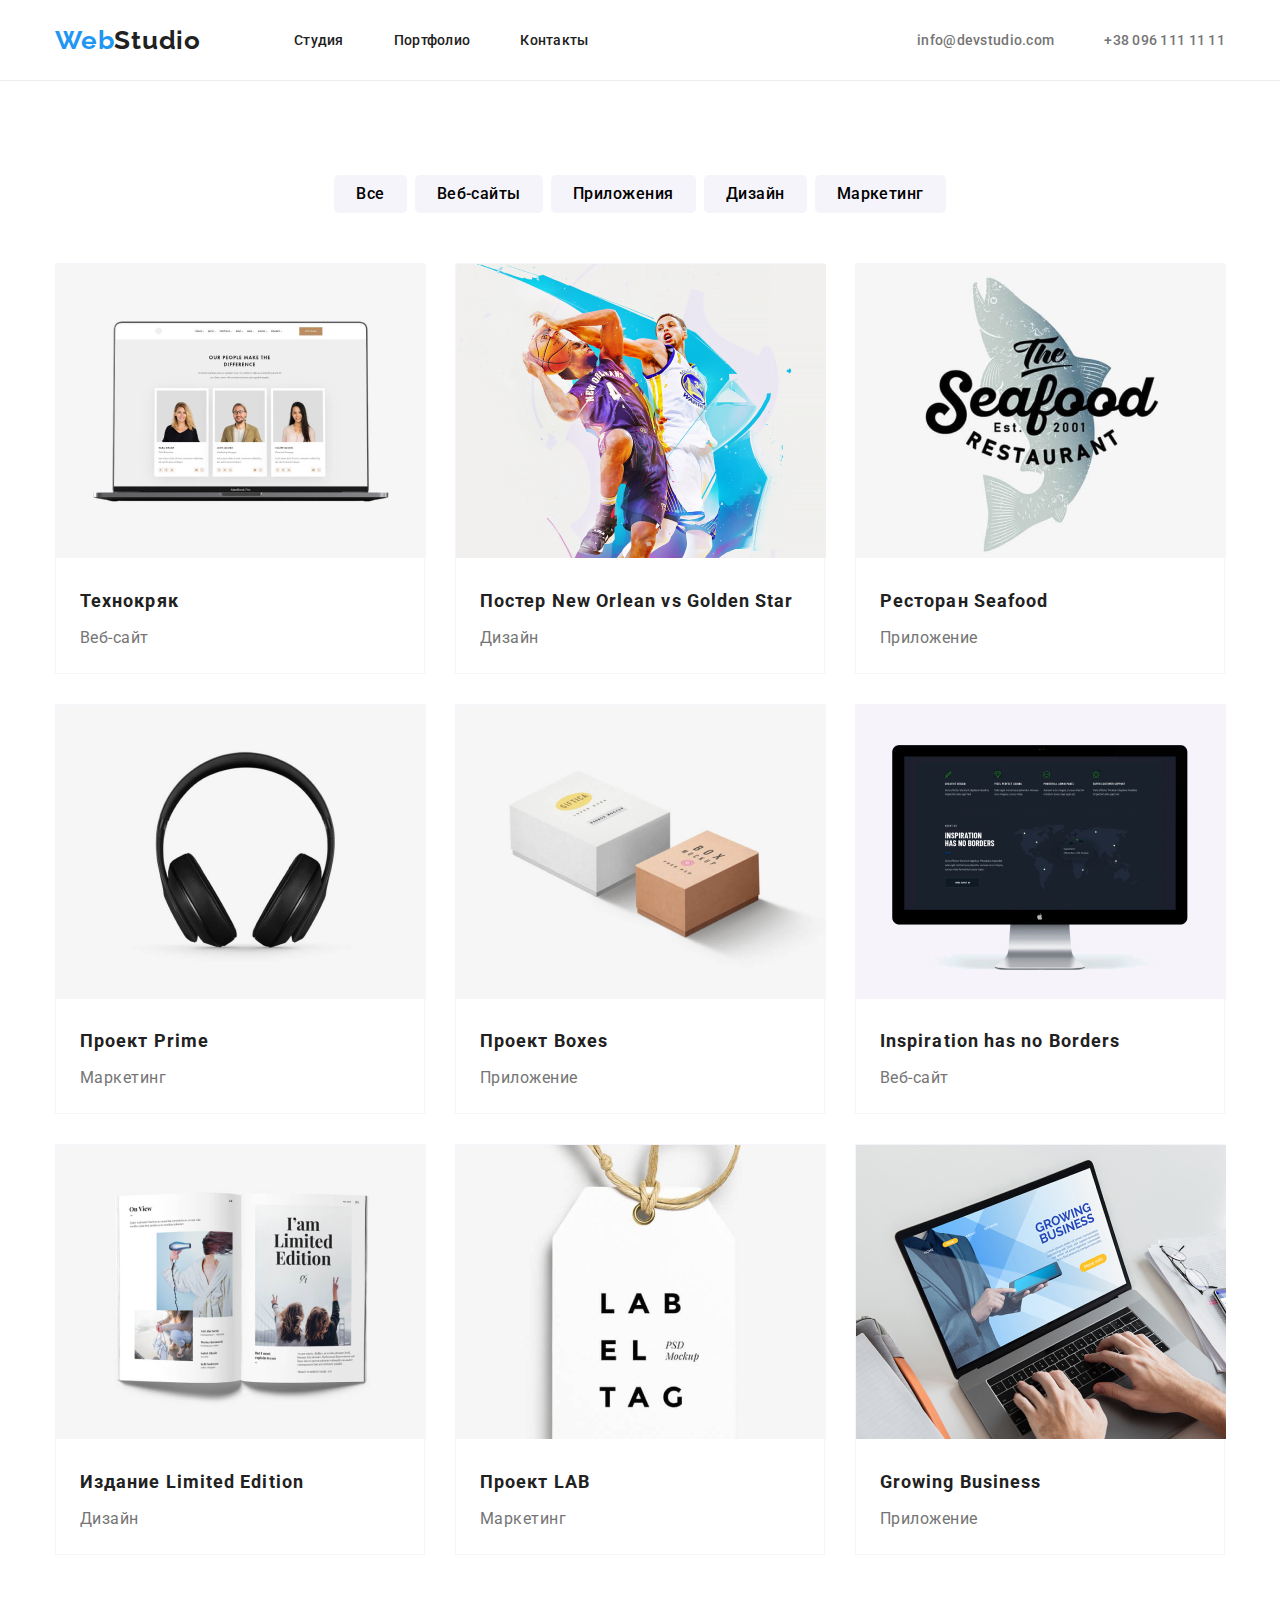
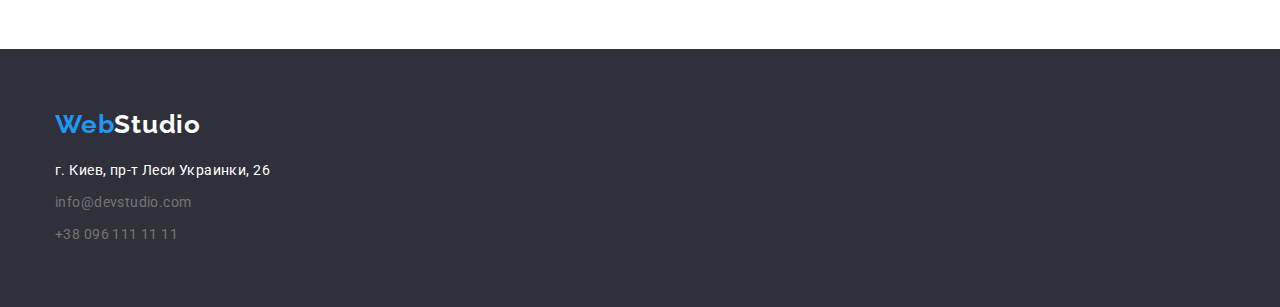
==== portfolio.html @ ac16dd62 "Копирует репозиторий 3" ====
<!DOCTYPE html>
<html lang="en">
<head>
    <meta charset="UTF-8">
    <meta http-equiv="X-UA-Compatible" content="IE=edge">
    <meta name="viewport" content="width=device-width, initial-scale=1.0">
    <title>Document</title>
    <link rel="preconnect" href="https://fonts.gstatic.com">
    <link href="https://fonts.googleapis.com/css2?family=Raleway:wght@700&family=Roboto:wght@400;500;700;900&display=swap"
        rel="stylesheet">
        <link rel="stylesheet" href="https://cdnjs.cloudflare.com/ajax/libs/modern-normalize/1.0.0/modern-normalize.min.css">
    <link rel="stylesheet" href="./css/style.css">
</head>
<body>
    <!-- Header -->
    <header class="header">
        <div class="container header-section">
            <!-- Название/логотип компании -->
            <a href="./index.html" class="main-logo"><span class="first-part-of-main-logo">Web</span>Studio</a>
            <!-- Навигация по сайту -->
            <nav>
                <ul class="nav-list">
                    <li class="nav-list-parts">
                        <a href="./index.html" class="nav-links">Студия</a>
                    </li>
                    <li class="nav-list-parts">
                        <a href="./portfolio.html" class="nav-links">Портфолио</a>
                    </li>
                    <li class="nav-list-parts">
                        <a href="" class="nav-links">Контакты</a>
                    </li>
                </ul>
            </nav>
            <!-- Контакты -->
            <ul class="contact-list">
                <li class="contact-list-parts">
                    <a href="malito:info@devstudio.com" class="contact-links">info@devstudio.com</a>
                </li>
                <li class="contact-list-parts">
                    <a href="tel:+380961111111" class="contact-links">+38 096 111 11 11</a>
                </li>
            </ul>
        </div>
    </header>
    <!-- Main -->
    <main>
        <section class="all-projects">
            <div class="container all-projects-section">
                <ul class="project-button-list">
                    <li class="project-button-parts">
                        <button type="button" class="project-buttons">Все</button>
                    </li>
                    <li class="project-button-parts">
                        <button type="button" class="project-buttons">Веб-сайты</button>
                    </li>
                    <li class="project-button-parts">
                        <button type="button" class="project-buttons">Приложения</button>
                    </li>
                    <li class="project-button-parts">
                        <button type="button" class="project-buttons">Дизайн</button>
                    </li>
                    <li class="project-button-parts">
                        <button type="button" class="project-buttons">Маркетинг</button>
                    </li>
                </ul>
                <ul class="project-list">
                    <li class="project-parts">
                        <img src="./images/all-projects/img1.jpg" alt="img1" width="370" height="294">
                        <div class="project-about">
                            <h3 class="project-headers">Технокряк</h3>
                            <p class="project-types">Веб-сайт</p>
                        </div>
                    </li>
                    <li class="project-parts">
                        <img src="./images/all-projects/img2.jpg" alt="img2" width="370" height="294">
                        <div class="project-about">
                            <h3 class="project-headers">Постер New Orlean vs Golden Star</h3>
                            <p class="project-types">Дизайн</p>
                        </div>
                    </li>
                    <li class="project-parts">
                        <img src="./images/all-projects/img3.jpg" alt="img3" width="370" height="294">
                        <div class="project-about">
                            <h3 class="project-headers">Ресторан Seafood</h3>
                            <p class="project-types">Приложение</p>
                        </div>
                    </li>
                    <li class="project-parts">
                        <img src="./images/all-projects/img4.jpg" alt="img4" width="370" height="294">
                        <div class="project-about">
                            <h3 class="project-headers">Проект Prime</h3>
                            <p class="project-types">Маркетинг</p>
                        </div>
                    </li>
                    <li class="project-parts">
                        <img src="./images/all-projects/img5.jpg" alt="img5" width="370" height="294">
                        <div class="project-about">
                            <h3 class="project-headers">Проект Boxes</h3>
                            <p class="project-types">Приложение</p>
                        </div>
                    </li>
                    <li class="project-parts">
                        <img src="./images/all-projects/img6.jpg" alt="img6" width="370" height="294">
                        <div class="project-about">
                            <h3 class="project-headers">Inspiration has no Borders</h3>
                            <p class="project-types">Веб-сайт</p>
                        </div>
                    </li>
                    <li class="project-parts">
                        <img src="./images/all-projects/img7.jpg" alt="img7" width="370" height="294">
                        <div class="project-about">
                            <h3 class="project-headers">Издание Limited Edition</h3>
                            <p class="project-types">Дизайн</p>
                        </div>
                    </li>
                    <li class="project-parts">
                        <img src="./images/all-projects/img8.jpg" alt="img8" width="370" height="294">
                        <div class="project-about">
                            <h3 class="project-headers">Проект LAB</h3>
                            <p class="project-types">Маркетинг</p>
                        </div>
                    </li>
                    <li class="project-parts">
                        <img src="./images/all-projects/img9.jpg" alt="img9" width="370" height="294">
                        <div class="project-about">
                            <h3 class="project-headers">Growing Business</h3>
                            <p class="project-types">Приложение</p>
                        </div>
                    </li>
                </ul>
            </div>
        </section>
    </main>
    <!-- Footer -->
    <footer class="footer">
        <div class="container">
            <a href="" class="main-logo-in-footer"><span class="first-part-of-main-logo">Web</span><span
                    class="second-part-of-main-logo">Studio</span></a>
            <address>
                <ul class="footer-addresses-list">
                    <li class="footer-addresses-parts">
                        <a href="" class="footer-contact-links"><span class="address-color">г. Киев, пр-т Леси Украинки, 26</span></a>
                    </li>
                    <li class="footer-addresses-parts">
                        <a href="malito:info@devstudio.com" class="footer-contact-links">info@devstudio.com</a>
                    </li>
                    <li class="footer-addresses-parts">
                        <a href="tel:+380961111111" class="footer-contact-links">+38 096 111 11 11</a>
                    </li>
                </ul>
            </address>
        </div>
    </footer>
</body>
</html>
---- css/style.css ----
:root {
  --blue: #2196f3;
  --black: #212121;
  --light-grey: #757575;
  --very-light-grey: #f5f4fa;
  --grey: #2f303a;
  --white: #fff;
  --main-font: "Roboto", sans-serif;
  --logo-font: "Raleway", sans-serif;
}

* {
  margin: 0;
  padding: 0;
}

ul {
  list-style: none;
}

.container {
  width: 1200px;
  padding-left: 15px;
  padding-right: 15px;
  margin: 0 auto;
}

a {
  color: inherit;
  text-decoration: none;
}

/* header styles */
.header-section {
  display: flex;
  align-items: center;
}

.header {
  background-color: var(--white);
  border-bottom: 1px solid #ececec;
}

/* logo*/
.main-logo {
  font-family: var(--logo-font);
  font-size: 26px;
  font-weight: 700;
  line-height: 1.173;
  letter-spacing: 0.03em;
  margin-right: 93px;
  padding-top: 24px;
  padding-bottom: 24px;
}

.first-part-of-main-logo {
  color: var(--blue);
}

/* nav list */
.nav-list {
  display: flex;
}

.nav-list-parts + .nav-list-parts {
  margin-left: 50px;
}

.nav-links {
  font-family: var(--main-font);
  font-style: normal;
  font-weight: 500;
  font-size: 14px;
  line-height: 1.172;
  letter-spacing: 0.02em;
  display: block;
  padding-top: 32px;
  padding-bottom: 32px;
}

/* contact-list */
.contact-list {
  display: flex;
  margin-left: auto;
}

.contact-list-parts + .contact-list-parts {
  margin-left: 50px;
}

.contact-links {
  color: var(--light-grey);
  font-family: var(--main-font);
  font-style: normal;
  font-weight: 500;
  font-size: 14px;
  line-height: 1.172;
  letter-spacing: 0.02em;
  display: block;
  padding-top: 32px;
  padding-bottom: 32px;
}

/* изменение цвета при наведении */
.nav-links:focus,
.nav-links:hover,
.contact-links:focus,
.contact-links:hover {
  color: var(--blue);
}

/* Основная часть */
body {
  font-family: var(--main-font);
  color: var(--black);
}

/* Секция - главный посыл */
.service {
  background-color: var(--grey);
}

.hero-section {
  padding-top: 200px;
  padding-bottom: 200px;
  text-align: center;
}

.main-message {
  color: white;
  font-weight: 900;
  font-size: 44px;
  line-height: 60px;
  letter-spacing: 0.06em;
  text-transform: uppercase;
  margin-bottom: 20px;
}

.order-service-button {
  font-family: var(--main-font);
  background-color: var(--blue);
  color: white;
  font-size: 16px;
  line-height: 1.875;
  font-weight: 700;
  border: 0;
  border-radius: 5px;
  padding: 10px 32px;
  cursor: pointer;
}

/* what-we-do */
.our-values {
  background-color: var(--white);
}

.our-values-section {
  padding-top: 94px;
  padding-bottom: 94px;
}

.our-value-list {
  display: flex;
}

.our-value-parts + .our-value-parts {
  margin-left: 50px;
}
.our-value-headers {
  font-style: normal;
  font-weight: 700;
  font-size: 14px;
  line-height: 1.172;
  letter-spacing: 0.03em;
  text-transform: uppercase;
  margin-bottom: 10px;
}

.our-value-descriptions {
  color: var(--light-grey);
  font-style: normal;
  font-weight: 400;
  font-size: 14px;
  line-height: 1.714;
  letter-spacing: 0.03em;
}

.what-we-do-section {
  padding-bottom: 94px;
}

.what-we-do-header {
  font-style: normal;
  font-weight: 700;
  font-size: 36px;
  line-height: 1.171;
  text-align: center;
  letter-spacing: 0.03em;
  margin-bottom: 50px;
}

.what-we-do-list {
  display: flex;
}

.what-we-do-parts + .what-we-do-parts {
  margin-left: 30px;
}

/* Наша команда */
.our-team {
  background-color: var(--very-light-grey);
}

.our-team-section {
  padding-top: 94px;
  padding-bottom: 94px;
}

.our-team-list {
  display: flex;
}

.our-team-cards {
  background-color: white;
  border-radius: 0px 0px 4px 4px;
}

.our-team-cards + .our-team-cards {
  margin-left: 30px;
}

.our-team-header {
  font-style: normal;
  font-weight: 700;
  font-size: 36px;
  line-height: 1.171;
  text-align: center;
  letter-spacing: 0.03em;
  margin-bottom: 50px;
}

.our-team-photos {
  margin-bottom: 30px;
}

.our-team-members {
  font-style: normal;
  font-weight: 500;
  font-size: 16px;
  line-height: 1.171;
  text-align: center;
  letter-spacing: 0.03em;
  margin-bottom: 10px;
}

.our-team-member-positions {
  color: var(--light-grey);
  font-style: normal;
  font-weight: 400;
  font-size: 16px;
  line-height: 1.171;
  text-align: center;
  letter-spacing: 0.03em;
  padding-bottom: 30px;
}

/* футтер */
footer {
  background-color: var(--grey);
  padding-top: 60px;
  padding-bottom: 60px;
}

.main-logo-in-footer {
  display: block;
  margin-bottom: 20px;
}

.main-logo-in-footer {
  font-family: var(--logo-font);
  font-size: 26px;
  font-weight: 700;
  line-height: 1.173;
  letter-spacing: 0.03em;
  margin-right: 93px;
}

.second-part-of-main-logo {
  color: #fff;
}

.address-color {
  color: #fff;
}

/*
.footer-addresses-parts + .footer-addresses-parts {
  margin-top: 8px;
}
*/

.footer-addresses-parts {
  margin-bottom: 8px;
}

.footer-addresses-parts:last-child {
  margin-bottom: 0;
}

.footer-contact-links {
  color: var(--light-grey);
  font-style: normal;
  font-weight: 400;
  font-size: 14px;
  line-height: 1.714;
  letter-spacing: 0.03em;
}

.address-color:focus,
.address-color:hover {
  color: var(--blue);
}

.footer-contact-links:focus,
.footer-contact-links:hover {
  color: var(--blue);
}

/* PORTFOLIO PAGE */
.all-projects {
  background-color: var(--white);
}

.all-projects-section {
  padding-top: 94px;
  padding-bottom: 94px;
}

.project-button-list {
  display: flex;
  margin-bottom: 50px;
  justify-content: center;
}

.project-button-parts + .project-button-parts {
  margin-left: 8px;
}

.project-buttons {
  font-family: var(--main-font);
  background-color: var(--very-light-grey);
  color: #000;
  font-size: 16px;
  line-height: 1.625;
  font-weight: 500;
  border: 0;
  border-radius: 5px;
  padding: 6px 22px;
  cursor: pointer;
  text-align: center;
  letter-spacing: 0.03em;
}

.project-buttons:hover,
.project-buttons:focus {
  background-color: var(--blue);
  color: var(--white);
}

.project-list {
  display: flex;
  flex-wrap: wrap;
}

.project-parts {
  width: 370px;
  margin-right: 30px;
  margin-bottom: 30px;
  border: solid 1px #f5f4fa;
}

.project-parts:nth-child(3n) {
  margin-right: 0;
}

.project-parts:nth-last-child(-n + 3) {
  margin-bottom: 0px;
}

.project-about {
  padding: 20px 24px 20px 24px;
}

.project-headers {
  color: var(--black);
  font-style: normal;
  font-weight: 700;
  font-size: 18px;
  line-height: 2;
  letter-spacing: 0.06em;
  margin-bottom: 4px;
}

.project-types {
  color: var(--light-grey);
  font-style: normal;
  font-weight: 400;
  font-size: 16px;
  line-height: 1.875;
  letter-spacing: 0.03em;
}
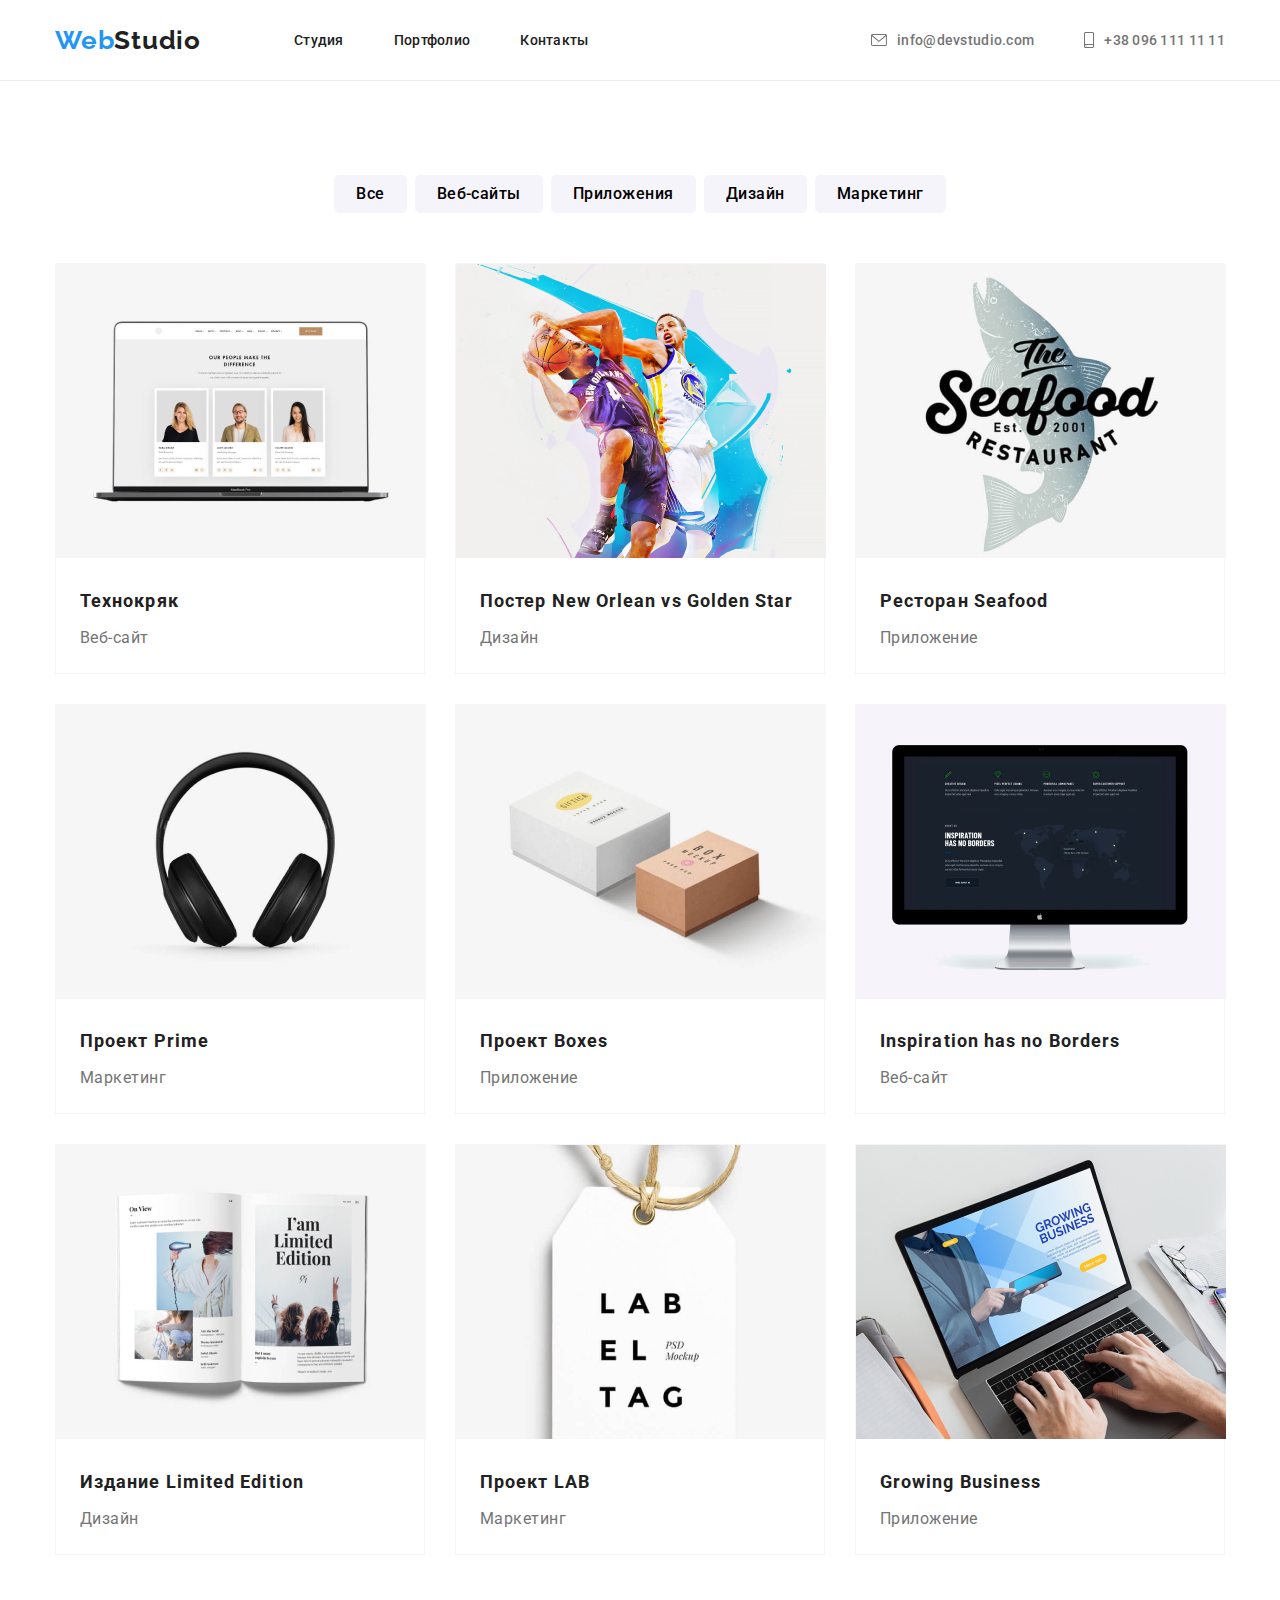
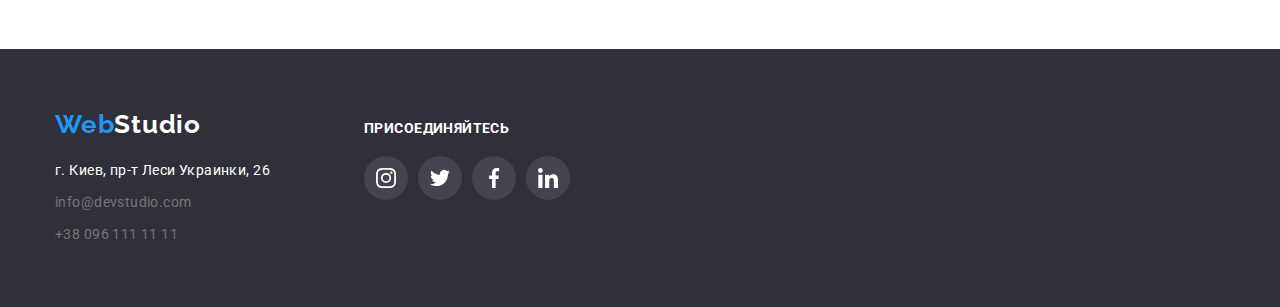
==== commit 9eaab618: "done" ====
--- a/portfolio.html
+++ b/portfolio.html
@@ -34,10 +34,20 @@
             <!-- Контакты -->
             <ul class="contact-list">
                 <li class="contact-list-parts">
-                    <a href="malito:info@devstudio.com" class="contact-links">info@devstudio.com</a>
+                    <a href="malito:info@devstudio.com" class="contact-links">
+                        <svg class="contact-links-icons" width="16" height="12">
+                            <use href="./images/icons.svg#icon-mail"></use>
+                        </svg>
+                        info@devstudio.com
+                    </a>
                 </li>
                 <li class="contact-list-parts">
-                    <a href="tel:+380961111111" class="contact-links">+38 096 111 11 11</a>
+                    <a href="tel:+380961111111" class="contact-links">
+                        <svg class="contact-links-icons" width="10" height="16">
+                            <use href="./images/icons.svg#icon-smartphone"></use>
+                        </svg>
+                        +38 096 111 11 11
+                    </a>
                 </li>
             </ul>
         </div>
@@ -133,22 +143,58 @@
     </main>
     <!-- Footer -->
     <footer class="footer">
-        <div class="container">
-            <a href="" class="main-logo-in-footer"><span class="first-part-of-main-logo">Web</span><span
-                    class="second-part-of-main-logo">Studio</span></a>
-            <address>
-                <ul class="footer-addresses-list">
-                    <li class="footer-addresses-parts">
-                        <a href="" class="footer-contact-links"><span class="address-color">г. Киев, пр-т Леси Украинки, 26</span></a>
-                    </li>
-                    <li class="footer-addresses-parts">
-                        <a href="malito:info@devstudio.com" class="footer-contact-links">info@devstudio.com</a>
-                    </li>
-                    <li class="footer-addresses-parts">
-                        <a href="tel:+380961111111" class="footer-contact-links">+38 096 111 11 11</a>
-                    </li>
-                </ul>
-            </address>
+        <div class="container footer-parts">
+            <div class="addresses-footer-part">
+                <a href="" class="main-logo-in-footer"><span class="first-part-of-main-logo">Web</span><span
+                        class="second-part-of-main-logo">Studio</span></a>
+                <address>
+                    <ul class="footer-addresses-list">
+                        <li class="footer-addresses-parts">
+                            <a href="" class="footer-contact-links"><span class="address-color">г. Киев, пр-т Леси Украинки,
+                                    26</span></a>
+                        </li>
+                        <li class="footer-addresses-parts">
+                            <a href="malito:info@devstudio.com" class="footer-contact-links">info@devstudio.com</a>
+                        </li>
+                        <li class="footer-addresses-parts">
+                            <a href="tel:+380961111111" class="footer-contact-links">+38 096 111 11 11</a>
+                        </li>
+                    </ul>
+                </address>
+            </div>
+            <div class="subscribe-footer-part">
+                <h2 class="subscribe-header">Присоединяйтесь</h2>
+                <ul class="socialmedia-list-footer">
+                    <li class="socialmedia-parts-footer">
+                        <a href="#" class="socialmedia-links-footer">
+                            <svg class="socialmedia-icons-footer">
+                                <use href="./images/icons.svg#icon-instagram"></use>
+                            </svg>
+                        </a>
+                    </li>
+                    <li class="socialmedia-parts-footer">
+                        <a href="#" class="socialmedia-links-footer">
+                            <svg class="socialmedia-icons-footer">
+                                <use href="./images/icons.svg#icon-twitter"></use>
+                            </svg>
+                        </a>
+                    </li>
+                    <li class="socialmedia-parts-footer">
+                        <a href="#" class="socialmedia-links-footer">
+                            <svg class="socialmedia-icons-footer">
+                                <use href="./images/icons.svg#icon-facebook"></use>
+                            </svg>
+                        </a>
+                    </li>
+                    <li class="socialmedia-parts-footer">
+                        <a href="#" class="socialmedia-links-footer">
+                            <svg class="socialmedia-icons-footer">
+                                <use href="./images/icons.svg#icon-linkedin"></use>
+                            </svg>
+                        </a>
+                    </li>
+                </ul>
+            </div>
         </div>
     </footer>
 </body>
--- a/css/style.css
+++ b/css/style.css
@@ -22,7 +22,9 @@
   width: 1200px;
   padding-left: 15px;
   padding-right: 15px;
-  margin: 0 auto;
+  margin-left: auto;
+  margin-right: auto;
+  /* margin: 0 auto; */
 }
 
 a {
@@ -99,7 +101,37 @@
   display: block;
   padding-top: 32px;
   padding-bottom: 32px;
-}
+  display: inline-flex;
+  align-items: center;
+}
+
+.contact-links-icons {
+  fill: currentColor;
+  margin-right: 10px;
+}
+
+/* ПСЕВДОЭЛЕМЕНТЫ */
+
+/*
+.contact-links-mail::before,
+.contact-links-phone::before {
+  content: "";
+  display: inline-flex;
+  margin-right: 10px;
+}
+
+.contact-links-mail::before {
+  background-image: url(../images/all-icons/mail.svg);
+  width: 16px;
+  height: 12px;
+}
+
+.contact-links-phone::before {
+  background-image: url(../images/all-icons/smartphone.svg);
+  width: 10px;
+  height: 16px;
+}
+*/
 
 /* изменение цвета при наведении */
 .nav-links:focus,
@@ -124,6 +156,19 @@
   padding-top: 200px;
   padding-bottom: 200px;
   text-align: center;
+  max-width: 1600px;
+  height: 600px;
+  margin-left: auto;
+  margin-right: auto;
+  background-image: linear-gradient(
+      to right,
+      rgba(47, 48, 58, 0.4),
+      rgba(47, 48, 58, 0.4)
+    ),
+    url(../images/hero-img.jpg);
+  background-repeat: no-repeat;
+  background-position: center;
+  background-size: cover;
 }
 
 .main-message {
@@ -166,6 +211,23 @@
 .our-value-parts + .our-value-parts {
   margin-left: 50px;
 }
+
+.our-value-container-for-icon {
+  background-color: var(--very-light-grey);
+  width: 270px;
+  height: 120px;
+  border-radius: 4px;
+  margin-bottom: 30px;
+  display: flex;
+  justify-content: center;
+  align-items: center;
+}
+
+.our-value-icons {
+  width: 70px;
+  height: 70px;
+}
+
 .our-value-headers {
   font-style: normal;
   font-weight: 700;
@@ -224,6 +286,7 @@
 .our-team-cards {
   background-color: white;
   border-radius: 0px 0px 4px 4px;
+  filter: drop-shadow(0px 4px 4px rgba(0, 0, 0, 0.25));
 }
 
 .our-team-cards + .our-team-cards {
@@ -262,7 +325,93 @@
   line-height: 1.171;
   text-align: center;
   letter-spacing: 0.03em;
-  padding-bottom: 30px;
+  margin-bottom: 16px;
+}
+
+.socialmedia-list {
+  display: flex;
+  justify-content: center;
+  margin: 0 auto;
+  margin-bottom: 29px;
+  justify-content: center;
+}
+
+.socialmedia-parts + .socialmedia-parts {
+  margin-left: 10px;
+}
+
+.socialmedia-links {
+  width: 44px;
+  height: 44px;
+  color: #afb1b8;
+  border-radius: 50%;
+  display: flex;
+  justify-content: center;
+  align-items: center;
+}
+
+.socialmedia-links:hover {
+  background-color: var(--blue);
+  filter: drop-shadow(0px 4px 4px rgba(0, 0, 0, 0.25));
+  color: white;
+}
+
+.socialmedia-icons {
+  width: 20px;
+  height: 20px;
+  fill: currentColor;
+}
+
+.socialmedia-icons:hover {
+  fill: currentColor;
+}
+
+/* Наши клиенты */
+.our-clients-header {
+  font-style: normal;
+  font-weight: 700;
+  font-size: 36px;
+  line-height: 1.171;
+  text-align: center;
+  letter-spacing: 0.03em;
+  margin-bottom: 50px;
+}
+
+.our-clients-section {
+  padding-top: 94px;
+  padding-bottom: 94px;
+}
+
+.our-clients-list {
+  display: flex;
+  justify-content: center;
+  margin: 0 auto;
+  justify-content: center;
+}
+
+.our-clients-parts + .our-clients-parts {
+  margin-left: 30px;
+}
+
+.our-clients-links {
+  width: 170px;
+  height: 92px;
+  color: #afb1b8;
+  border: 1px solid #afb1b8;
+  border-radius: 4px;
+  display: flex;
+  justify-content: center;
+  align-items: center;
+}
+
+.our-clients-links:hover {
+  border: 1px solid var(--blue);
+  border-radius: 4px;
+  color: var(--blue);
+}
+
+.our-clients-icons {
+  fill: currentColor;
 }
 
 /* футтер */
@@ -325,6 +474,61 @@
 .footer-contact-links:focus,
 .footer-contact-links:hover {
   color: var(--blue);
+}
+
+.footer-parts {
+  display: flex;
+  align-items: baseline;
+}
+
+.subscribe-footer-part {
+  margin-left: 70px;
+}
+
+.subscribe-header {
+  color: #fff;
+  font-style: normal;
+  font-weight: 700;
+  font-size: 14px;
+  line-height: 1.172;
+  letter-spacing: 0.03em;
+  text-transform: uppercase;
+  margin-bottom: 20px;
+}
+
+.socialmedia-list-footer {
+  display: flex;
+}
+
+.socialmedia-parts-footer + .socialmedia-parts-footer {
+  margin-left: 10px;
+}
+
+.socialmedia-links-footer {
+  background-color: #43444d;
+  width: 44px;
+  height: 44px;
+  color: white;
+  border-radius: 50%;
+  display: flex;
+  justify-content: center;
+  align-items: center;
+}
+
+.socialmedia-links-footer:hover {
+  background-color: var(--blue);
+  filter: drop-shadow(0px 4px 4px rgba(0, 0, 0, 0.25));
+  color: white;
+}
+
+.socialmedia-icons-footer {
+  width: 20px;
+  height: 20px;
+  fill: currentColor;
+}
+
+.socialmedia-icons-footer:hover {
+  fill: currentColor;
 }
 
 /* PORTFOLIO PAGE */
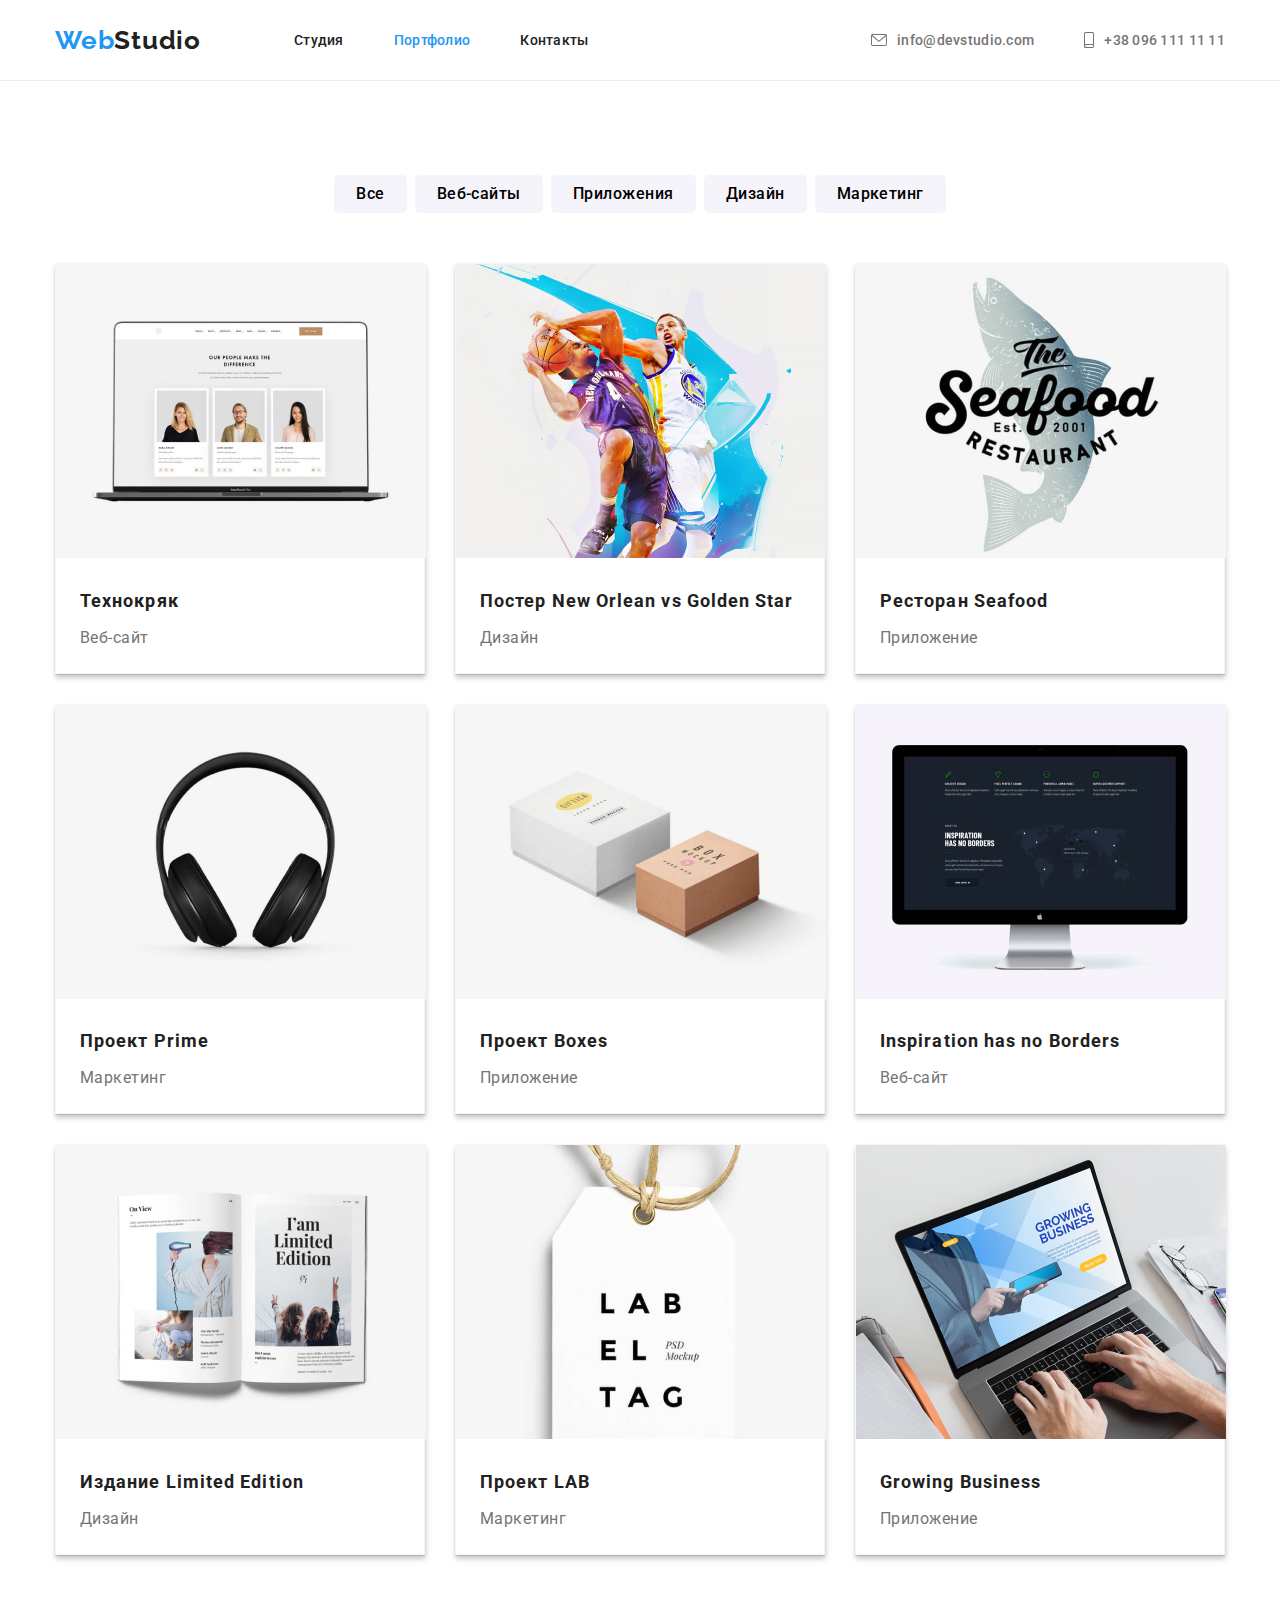
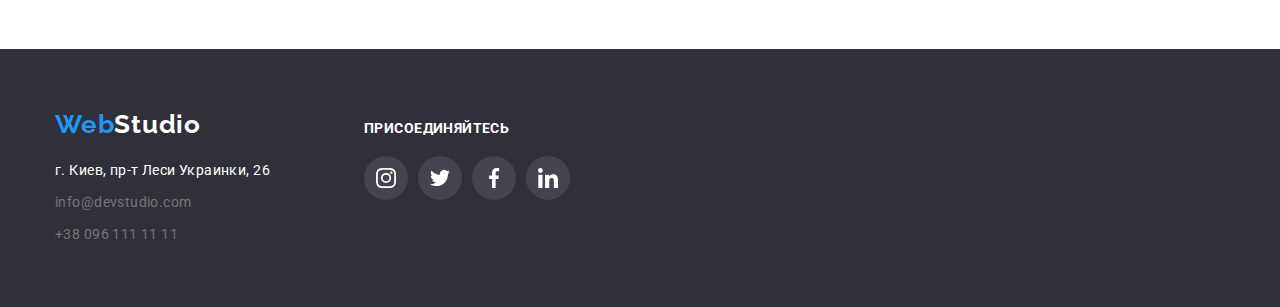
==== commit 4b946d04: "done" ====
--- a/portfolio.html
+++ b/portfolio.html
@@ -24,7 +24,7 @@
                         <a href="./index.html" class="nav-links">Студия</a>
                     </li>
                     <li class="nav-list-parts">
-                        <a href="./portfolio.html" class="nav-links">Портфолио</a>
+                        <a href="./portfolio.html" class="nav-links on-this-page">Портфолио</a>
                     </li>
                     <li class="nav-list-parts">
                         <a href="" class="nav-links">Контакты</a>
--- a/css/style.css
+++ b/css/style.css
@@ -141,6 +141,10 @@
   color: var(--blue);
 }
 
+.on-this-page {
+  color: var(--blue);
+}
+
 /* Основная часть */
 body {
   font-family: var(--main-font);
@@ -149,7 +153,7 @@
 
 /* Секция - главный посыл */
 .service {
-  background-color: var(--grey);
+  background-color: white;
 }
 
 .hero-section {
@@ -582,6 +586,8 @@
   margin-right: 30px;
   margin-bottom: 30px;
   border: solid 1px #f5f4fa;
+  box-shadow: 0px 1px 1px rgba(0, 0, 0, 0.12), 0px 4px 4px rgba(0, 0, 0, 0.06),
+    1px 4px 6px rgba(0, 0, 0, 0.16);
 }
 
 .project-parts:nth-child(3n) {
